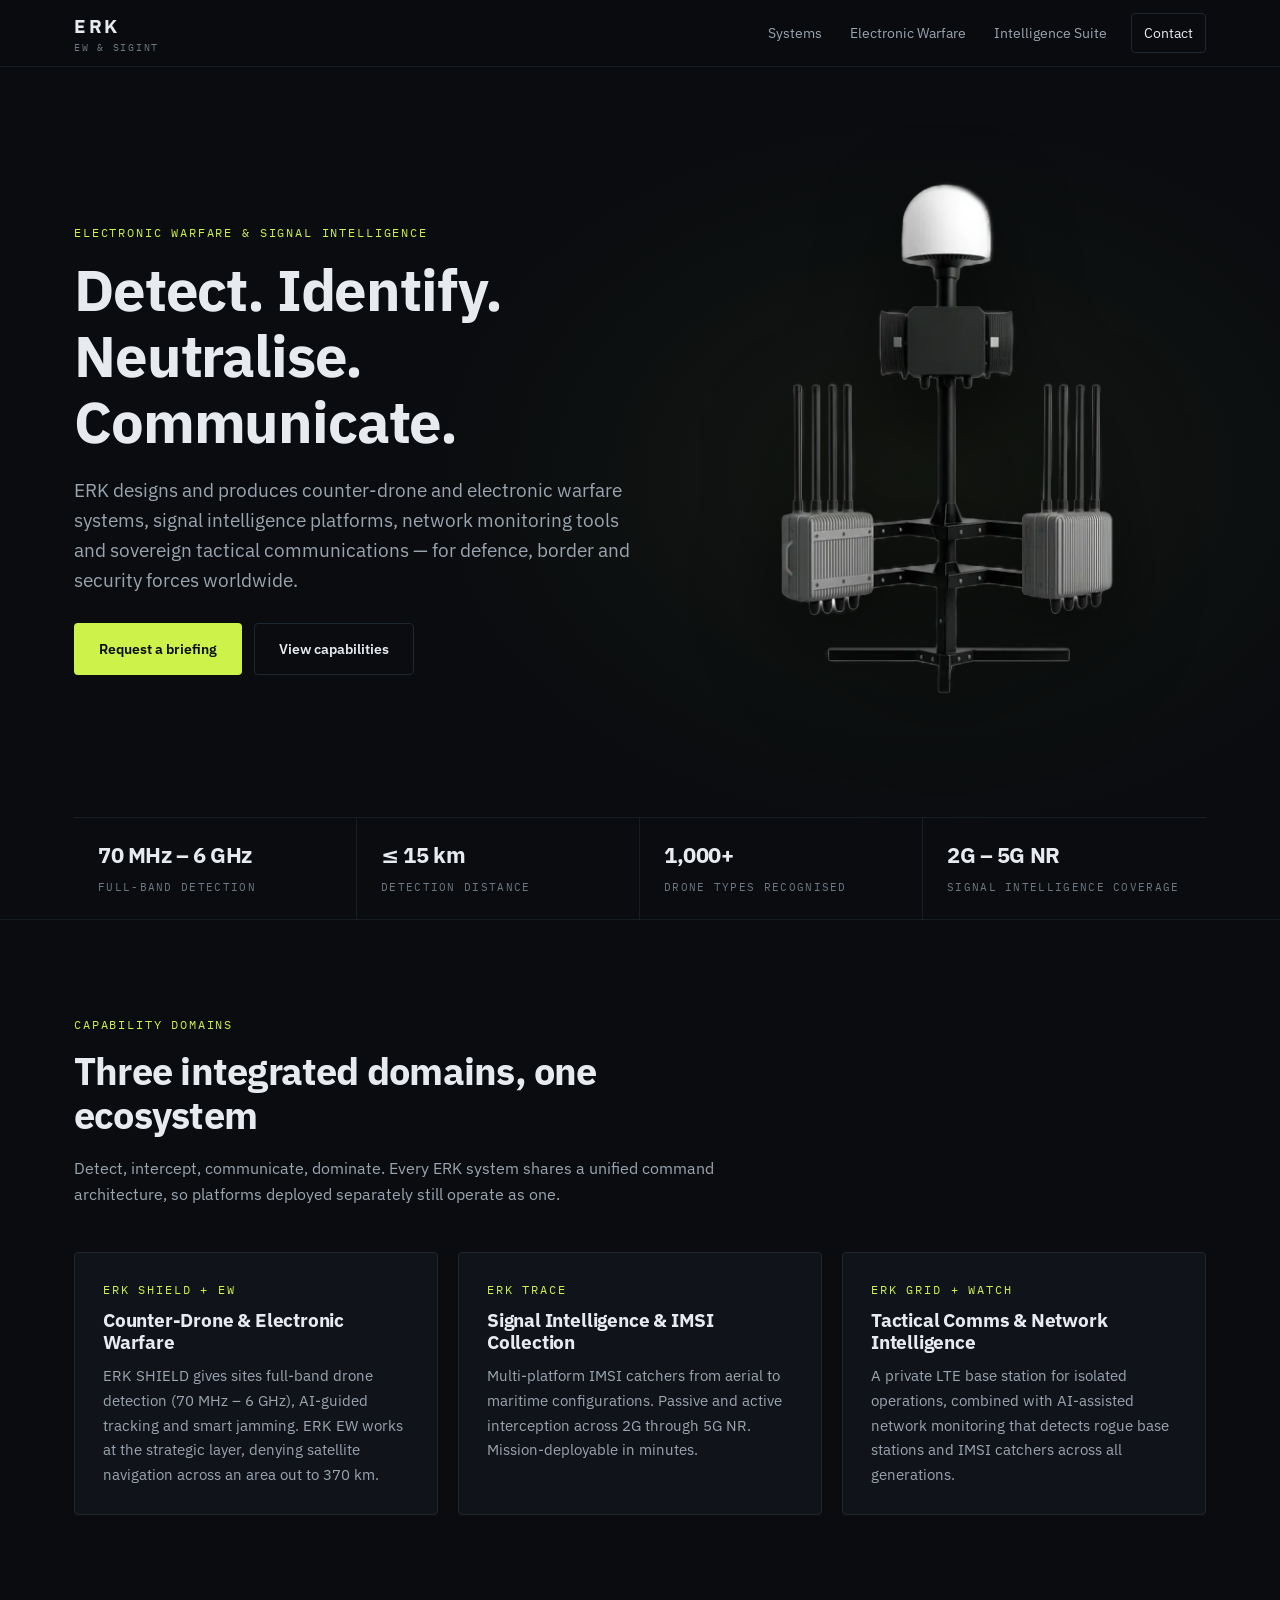
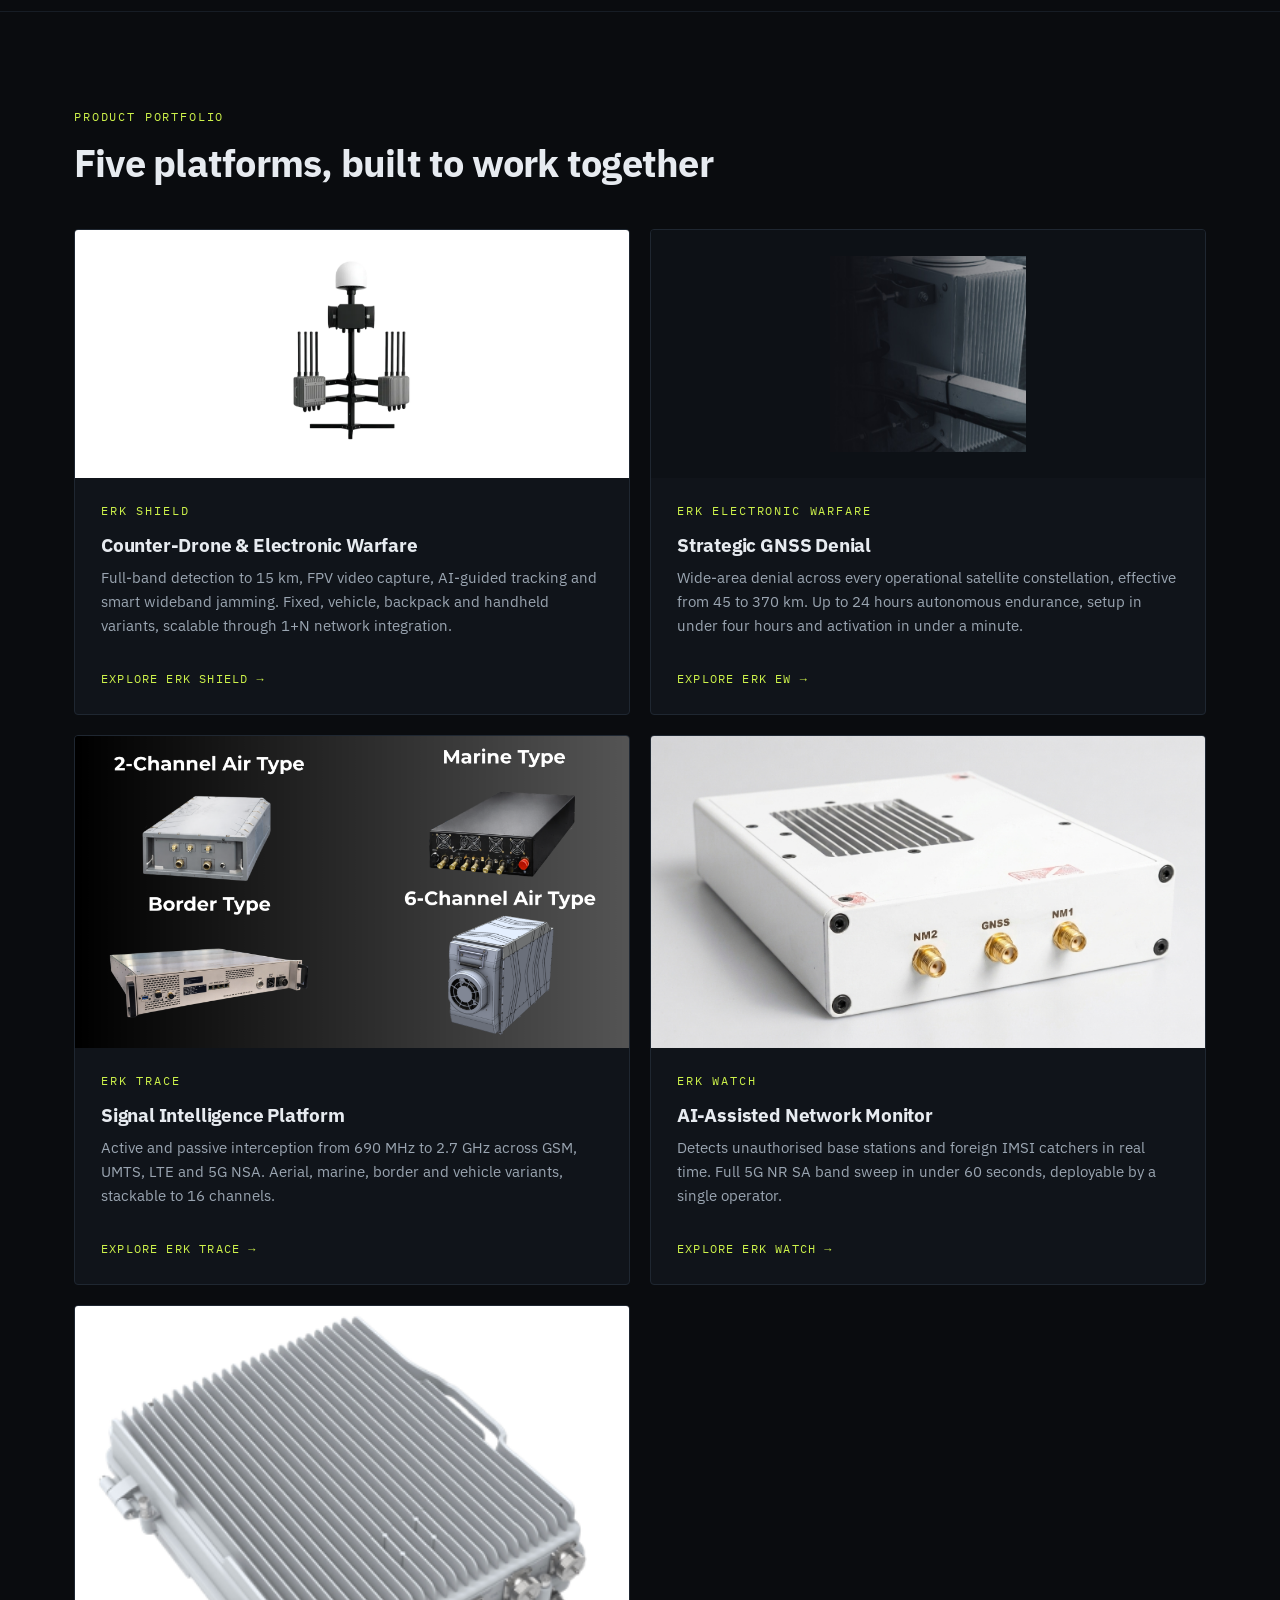
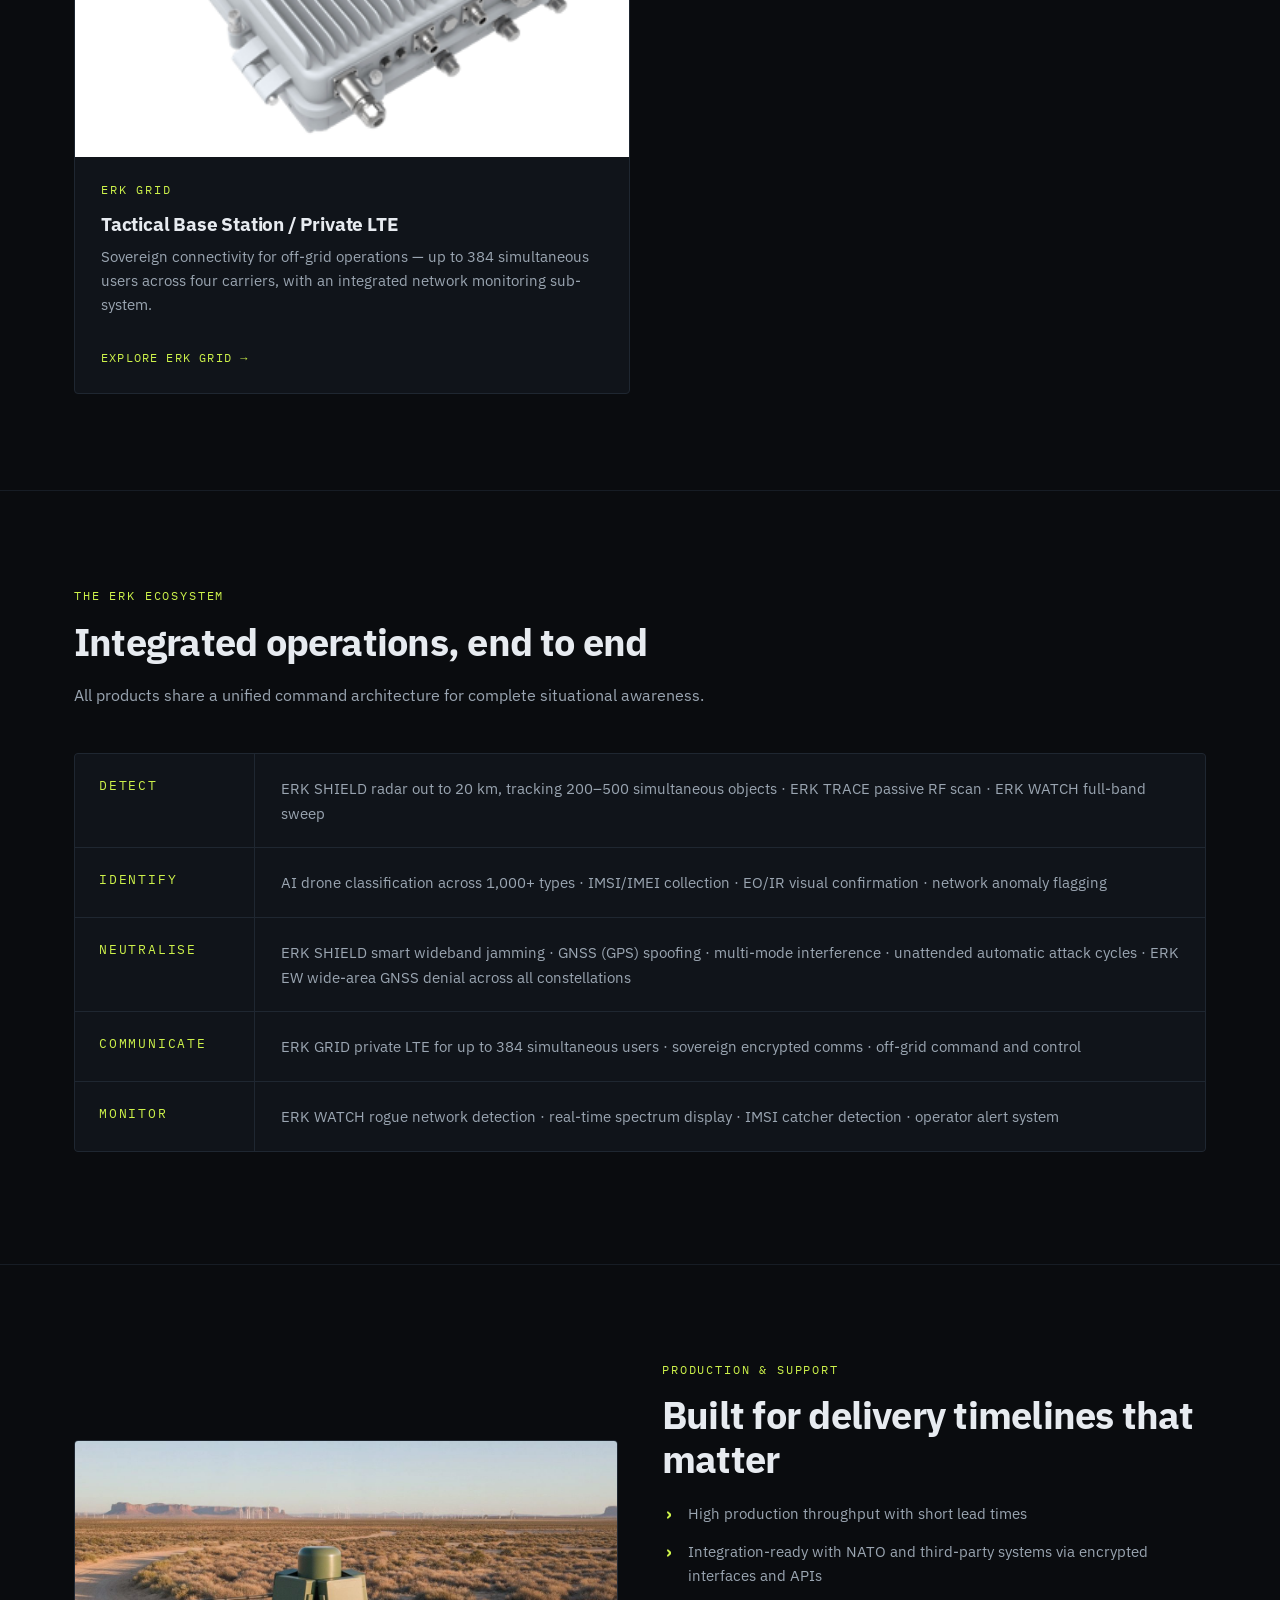
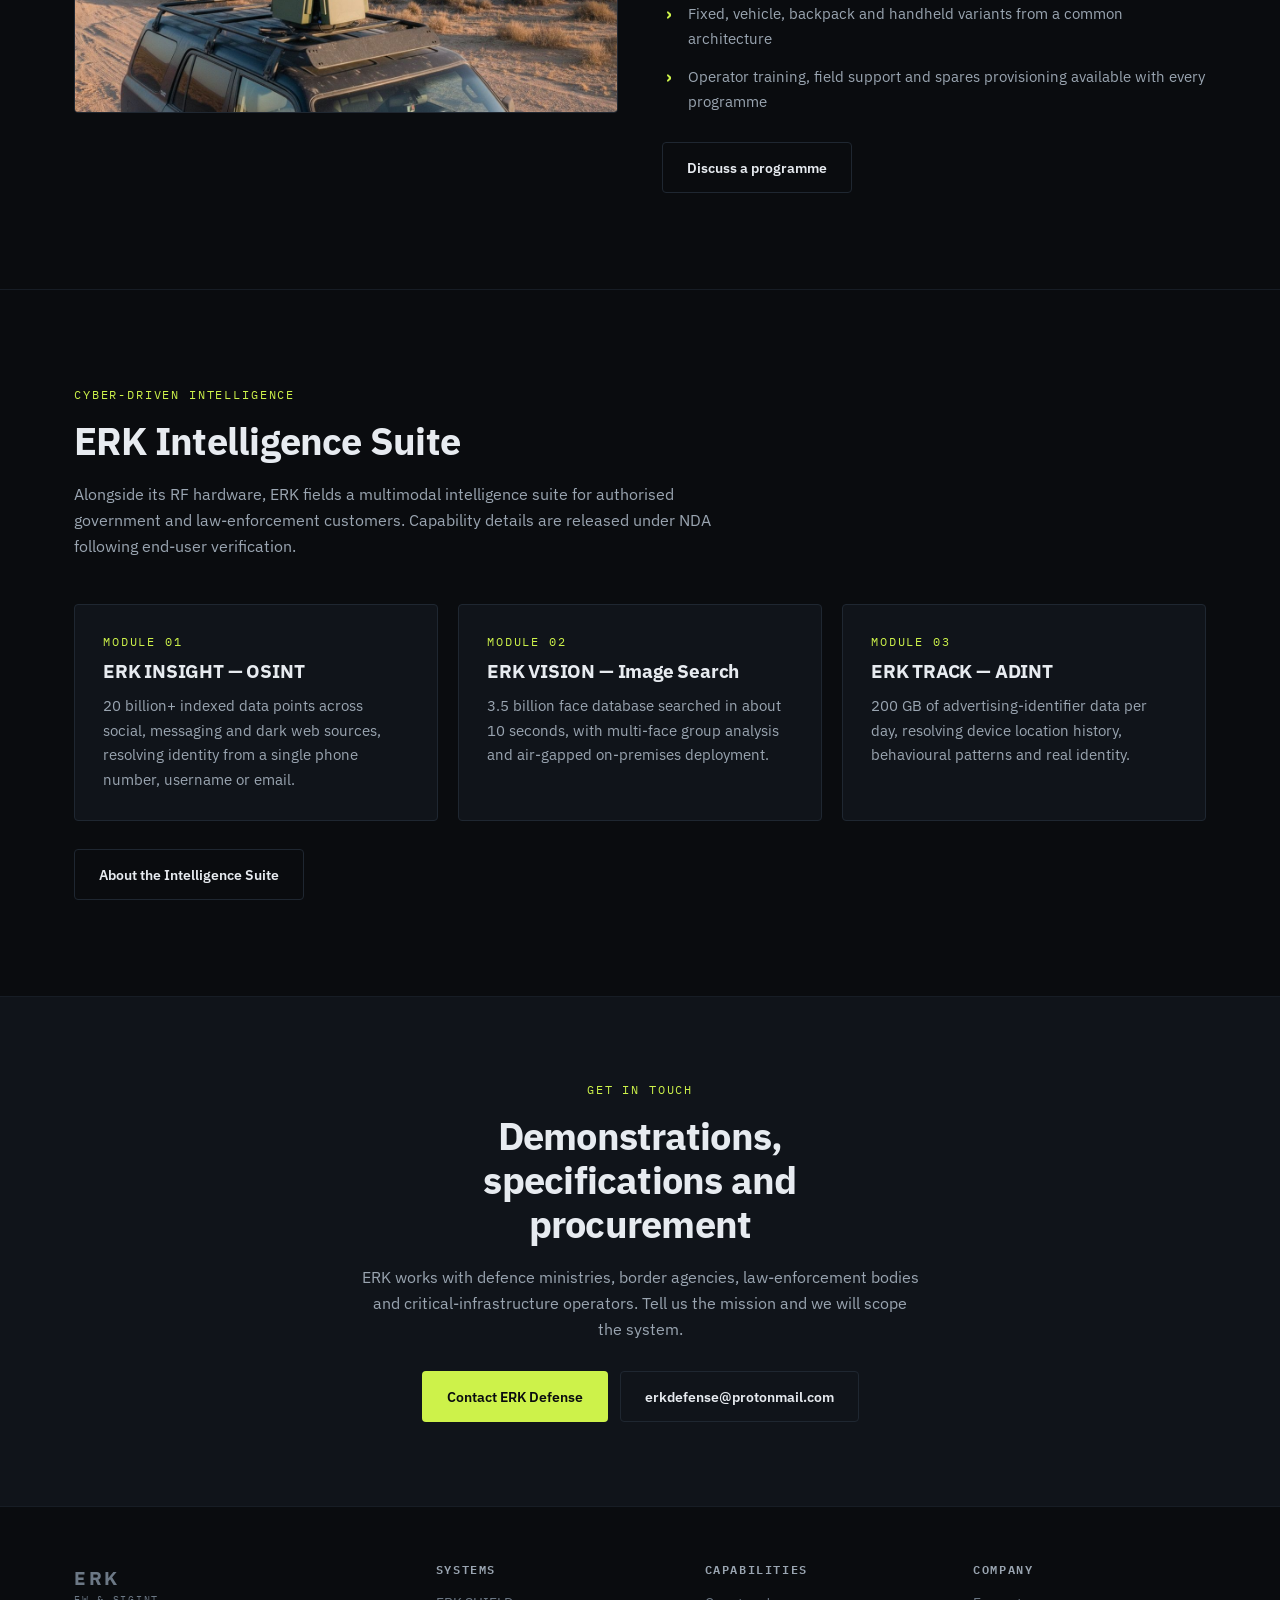
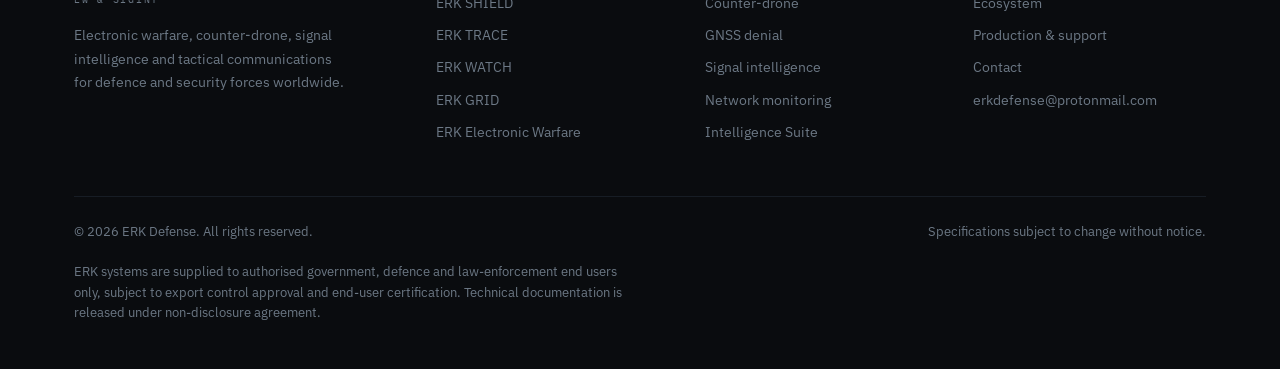
==== index.html @ c9738c50 "ERK Defense website Static marketing site: home, Systems (SHIELD / TRACE / WATCH / GRID), Electronic" ====
<!DOCTYPE html>
<html lang="en">
<head>
<meta charset="utf-8">
<meta name="viewport" content="width=device-width, initial-scale=1">
<title>ERK Defense — Electronic Warfare &amp; Signal Intelligence</title>
<meta name="description" content="ERK Defense builds counter-drone and electronic warfare systems, signal intelligence platforms, network monitoring and tactical private LTE for defence and security forces worldwide.">
<link rel="icon" href="assets/img/logo.svg" type="image/svg+xml">
<link rel="preload" href="assets/fonts/plex-sans-400.woff2" as="font" type="font/woff2" crossorigin>
<link rel="preload" href="assets/fonts/plex-sans-700.woff2" as="font" type="font/woff2" crossorigin>
<link rel="preload" href="assets/fonts/plex-mono-400.woff2" as="font" type="font/woff2" crossorigin>
<link rel="stylesheet" href="assets/css/site.css">
<meta property="og:title" content="ERK Defense — Electronic Warfare &amp; Signal Intelligence">
<meta property="og:description" content="Counter-drone, signal intelligence, network monitoring and tactical communications for defence and security forces worldwide.">
<meta property="og:type" content="website">
</head>
<body>
<a class="skip" href="#main">Skip to content</a>

<header class="site-header">
  <div class="wrap">
    <a class="brand" href="index.html">
      <span>
        <span class="brand-name">ERK</span>
        <span class="brand-sub">EW &amp; SIGINT</span>
      </span>
    </a>

    <button class="nav-toggle" type="button" aria-label="Toggle navigation" aria-expanded="false" aria-controls="primary-nav">
      <svg viewBox="0 0 24 24" fill="none" stroke="currentColor" stroke-width="2" stroke-linecap="round">
        <path d="M3 6h18M3 12h18M3 18h18"/>
      </svg>
    </button>

    <nav class="nav" id="primary-nav" aria-label="Primary">
      <a href="systems.html">Systems</a>
      <a href="erk-ew.html">Electronic Warfare</a>
      <a href="intelligence.html">Intelligence Suite</a>
      <a class="nav-cta" href="contact.html">Contact</a>
    </nav>
  </div>
</header>

<main id="main">

  <!-- ================= HERO ================= -->
  <section class="hero">
    <div class="wrap">
      <div class="hero-grid">
        <div>
          <span class="eyebrow">Electronic Warfare &amp; Signal Intelligence</span>
          <h1>Detect. Identify. Neutralise. Communicate.</h1>
          <p class="hero-lede">
            ERK designs and produces counter-drone and electronic warfare systems,
            signal intelligence platforms, network monitoring tools and sovereign
            tactical communications — for defence, border and security forces worldwide.
          </p>
          <div class="btn-row">
            <a class="btn btn-primary" href="contact.html">Request a briefing</a>
            <a class="btn btn-ghost" href="#capabilities">View capabilities</a>
          </div>
        </div>
        <div class="hero-media">
          <img src="assets/img/shield-mast-cutout.png" width="457" height="584"
               alt="ERK SHIELD fixed counter-drone platform: radar dome, electro-optical head, RF modules and jamming antenna banks on a tripod mast">
        </div>
      </div>
    </div>
    <div class="wrap">
      <div class="hero-strip">
        <div><strong>70&nbsp;MHz – 6&nbsp;GHz</strong><span>Full-band detection</span></div>
        <div><strong>≤ 15 km</strong><span>Detection distance</span></div>
        <div><strong>1,000+</strong><span>Drone types recognised</span></div>
        <div><strong>2G – 5G&nbsp;NR</strong><span>Signal intelligence coverage</span></div>
      </div>
    </div>
  </section>

  <!-- ================= CAPABILITY DOMAINS ================= -->
  <section class="section" id="capabilities">
    <div class="wrap">
      <div class="section-head">
        <span class="eyebrow">Capability domains</span>
        <h2>Three integrated domains, one ecosystem</h2>
        <p>Detect, intercept, communicate, dominate. Every ERK system shares a unified
           command architecture, so platforms deployed separately still operate as one.</p>
      </div>

      <div class="grid grid-3">
        <article class="card">
          <span class="eyebrow">ERK SHIELD + EW</span>
          <h3>Counter-Drone &amp; Electronic Warfare</h3>
          <p>ERK SHIELD gives sites full-band drone detection (70 MHz – 6 GHz), AI-guided
             tracking and smart jamming. ERK EW works at the strategic layer, denying
             satellite navigation across an area out to 370 km.</p>
        </article>
        <article class="card">
          <span class="eyebrow">ERK TRACE</span>
          <h3>Signal Intelligence &amp; IMSI Collection</h3>
          <p>Multi-platform IMSI catchers from aerial to maritime configurations.
             Passive and active interception across 2G through 5G NR.
             Mission-deployable in minutes.</p>
        </article>
        <article class="card">
          <span class="eyebrow">ERK GRID + WATCH</span>
          <h3>Tactical Comms &amp; Network Intelligence</h3>
          <p>A private LTE base station for isolated operations, combined with AI-assisted
             network monitoring that detects rogue base stations and IMSI catchers
             across all generations.</p>
        </article>
      </div>
    </div>
  </section>

  <!-- ================= PRODUCTS ================= -->
  <section class="section" id="products">
    <div class="wrap">
      <div class="section-head">
        <span class="eyebrow">Product portfolio</span>
        <h2>Five platforms, built to work together</h2>
      </div>

      <div class="grid grid-2">
        <a class="product-card" href="systems.html#shield">
          <div class="plate white"><img src="assets/img/shield-fixed.png" alt="ERK SHIELD fixed counter-drone mast" loading="lazy"></div>
          <div class="body">
            <span class="eyebrow">ERK SHIELD</span>
            <h3>Counter-Drone &amp; Electronic Warfare</h3>
            <p>Full-band detection to 15 km, FPV video capture, AI-guided tracking and
               smart wideband jamming. Fixed, vehicle, backpack and handheld variants,
               scalable through 1+N network integration.</p>
            <span class="more">Explore ERK SHIELD →</span>
          </div>
        </a>

        <a class="product-card" href="erk-ew.html">
          <div class="plate dark"><img src="assets/img/ew-hardware.jpg" alt="ERK Electronic Warfare mast-mounted amplifier and antenna assembly" loading="lazy"></div>
          <div class="body">
            <span class="eyebrow">ERK Electronic Warfare</span>
            <h3>Strategic GNSS Denial</h3>
            <p>Wide-area denial across every operational satellite constellation, effective
               from 45 to 370 km. Up to 24 hours autonomous endurance, setup in under four
               hours and activation in under a minute.</p>
            <span class="more">Explore ERK EW →</span>
          </div>
        </a>

        <a class="product-card" href="systems.html#trace">
          <div class="plate bleed"><img src="assets/img/trace-variants.png" alt="ERK TRACE platform variants: air, marine, border and vehicle types" loading="lazy"></div>
          <div class="body">
            <span class="eyebrow">ERK TRACE</span>
            <h3>Signal Intelligence Platform</h3>
            <p>Active and passive interception from 690 MHz to 2.7 GHz across GSM, UMTS,
               LTE and 5G NSA. Aerial, marine, border and vehicle variants,
               stackable to 16 channels.</p>
            <span class="more">Explore ERK TRACE →</span>
          </div>
        </a>

        <a class="product-card" href="systems.html#watch">
          <div class="plate bleed"><img src="assets/img/watch-unit.jpg" alt="ERK WATCH network monitoring unit with NM1, NM2 and GNSS antenna ports" loading="lazy"></div>
          <div class="body">
            <span class="eyebrow">ERK WATCH</span>
            <h3>AI-Assisted Network Monitor</h3>
            <p>Detects unauthorised base stations and foreign IMSI catchers in real time.
               Full 5G NR SA band sweep in under 60 seconds, deployable by a single operator.</p>
            <span class="more">Explore ERK WATCH →</span>
          </div>
        </a>

        <a class="product-card" href="systems.html#grid">
          <div class="plate bleed" style="aspect-ratio:366/298; min-height:0"><img src="assets/img/grid-unit.png" alt="ERK GRID tactical private LTE base station unit" loading="lazy"></div>
          <div class="body">
            <span class="eyebrow">ERK GRID</span>
            <h3>Tactical Base Station / Private LTE</h3>
            <p>Sovereign connectivity for off-grid operations — up to 384 simultaneous
               users across four carriers, with an integrated network monitoring
               sub-system.</p>
            <span class="more">Explore ERK GRID →</span>
          </div>
        </a>
      </div>
    </div>
  </section>

  <!-- ================= ECOSYSTEM ================= -->
  <section class="section" id="ecosystem">
    <div class="wrap">
      <div class="section-head">
        <span class="eyebrow">The ERK ecosystem</span>
        <h2>Integrated operations, end to end</h2>
        <p>All products share a unified command architecture for complete situational awareness.</p>
      </div>

      <dl class="chain">
        <div class="chain-row">
          <dt>Detect</dt>
          <dd>ERK SHIELD radar out to 20 km, tracking 200–500 simultaneous objects · ERK TRACE passive RF scan · ERK WATCH full-band sweep</dd>
        </div>
        <div class="chain-row">
          <dt>Identify</dt>
          <dd>AI drone classification across 1,000+ types · IMSI/IMEI collection · EO/IR visual confirmation · network anomaly flagging</dd>
        </div>
        <div class="chain-row">
          <dt>Neutralise</dt>
          <dd>ERK SHIELD smart wideband jamming · GNSS (GPS) spoofing · multi-mode interference · unattended automatic attack cycles · ERK EW wide-area GNSS denial across all constellations</dd>
        </div>
        <div class="chain-row">
          <dt>Communicate</dt>
          <dd>ERK GRID private LTE for up to 384 simultaneous users · sovereign encrypted comms · off-grid command and control</dd>
        </div>
        <div class="chain-row">
          <dt>Monitor</dt>
          <dd>ERK WATCH rogue network detection · real-time spectrum display · IMSI catcher detection · operator alert system</dd>
        </div>
      </dl>
    </div>
  </section>

  <!-- ================= PRODUCTION ================= -->
  <section class="section" id="production">
    <div class="wrap">
      <div class="split">
        <div class="split-media">
          <img src="assets/img/shield-vehicle.jpg" alt="Vehicle-mounted ERK SHIELD unit deployed on a patrol vehicle in open terrain" loading="lazy">
        </div>
        <div>
          <span class="eyebrow">Production &amp; support</span>
          <h2>Built for delivery timelines that matter</h2>
          <ul class="ticks">
            <li>High production throughput with short lead times</li>
            <li>Integration-ready with NATO and third-party systems via encrypted interfaces and APIs</li>
            <li>Fixed, vehicle, backpack and handheld variants from a common architecture</li>
            <li>Operator training, field support and spares provisioning available with every programme</li>
          </ul>
          <div class="btn-row">
            <a class="btn btn-ghost" href="contact.html">Discuss a programme</a>
          </div>
        </div>
      </div>
    </div>
  </section>

  <!-- ================= INTELLIGENCE TEASER ================= -->
  <section class="section" id="intelligence">
    <div class="wrap">
      <div class="section-head">
        <span class="eyebrow">Cyber-driven intelligence</span>
        <h2>ERK Intelligence Suite</h2>
        <p>Alongside its RF hardware, ERK fields a multimodal intelligence suite for
           authorised government and law-enforcement customers. Capability details are
           released under NDA following end-user verification.</p>
      </div>

      <div class="grid grid-3">
        <article class="card">
          <span class="eyebrow">Module 01</span>
          <h3>ERK INSIGHT — OSINT</h3>
          <p>20 billion+ indexed data points across social, messaging and dark web sources,
             resolving identity from a single phone number, username or email.</p>
        </article>
        <article class="card">
          <span class="eyebrow">Module 02</span>
          <h3>ERK VISION — Image Search</h3>
          <p>3.5 billion face database searched in about 10 seconds, with multi-face group
             analysis and air-gapped on-premises deployment.</p>
        </article>
        <article class="card">
          <span class="eyebrow">Module 03</span>
          <h3>ERK TRACK — ADINT</h3>
          <p>200 GB of advertising-identifier data per day, resolving device location history,
             behavioural patterns and real identity.</p>
        </article>
      </div>

      <div class="btn-row">
        <a class="btn btn-ghost" href="intelligence.html">About the Intelligence Suite</a>
      </div>
    </div>
  </section>

</main>

<section class="cta-band">
  <div class="wrap">
    <span class="eyebrow">Get in touch</span>
    <h2>Demonstrations, specifications and procurement</h2>
    <p>ERK works with defence ministries, border agencies, law-enforcement bodies and
       critical-infrastructure operators. Tell us the mission and we will scope the system.</p>
    <div class="btn-row">
      <a class="btn btn-primary" href="contact.html">Contact ERK Defense</a>
      <a class="btn btn-ghost" href="mailto:erkdefense@protonmail.com">erkdefense@protonmail.com</a>
    </div>
  </div>
</section>

<footer class="site-footer">
  <div class="wrap">
    <div class="footer-grid">
      <div>
        <a class="brand" href="index.html" style="margin-bottom:16px">
          <span><span class="brand-name">ERK</span><span class="brand-sub">EW &amp; SIGINT</span></span>
        </a>
        <p class="footer-blurb">Electronic warfare, counter-drone, signal intelligence and
           tactical communications for defence and security forces worldwide.</p>
      </div>
      <div>
        <h4>Systems</h4>
        <ul>
          <li><a href="systems.html#shield">ERK SHIELD</a></li>
          <li><a href="systems.html#trace">ERK TRACE</a></li>
          <li><a href="systems.html#watch">ERK WATCH</a></li>
          <li><a href="systems.html#grid">ERK GRID</a></li>
          <li><a href="erk-ew.html">ERK Electronic Warfare</a></li>
        </ul>
      </div>
      <div>
        <h4>Capabilities</h4>
        <ul>
          <li><a href="systems.html#shield">Counter-drone</a></li>
          <li><a href="erk-ew.html">GNSS denial</a></li>
          <li><a href="systems.html#trace">Signal intelligence</a></li>
          <li><a href="systems.html#watch">Network monitoring</a></li>
          <li><a href="intelligence.html">Intelligence Suite</a></li>
        </ul>
      </div>
      <div>
        <h4>Company</h4>
        <ul>
          <li><a href="index.html#ecosystem">Ecosystem</a></li>
          <li><a href="index.html#production">Production &amp; support</a></li>
          <li><a href="contact.html">Contact</a></li>
          <li><a href="mailto:erkdefense@protonmail.com">erkdefense@protonmail.com</a></li>
        </ul>
      </div>
    </div>
    <div class="footer-bottom">
      <span>© <span data-year>2026</span> ERK Defense. All rights reserved.</span>
      <span>Specifications subject to change without notice.</span>
    </div>
    <p class="footer-legal" style="margin-top:20px">
      ERK systems are supplied to authorised government, defence and law-enforcement
      end users only, subject to export control approval and end-user certification.
      Technical documentation is released under non-disclosure agreement.
    </p>
  </div>
</footer>

<script src="assets/js/site.js"></script>
</body>
</html>
---- assets/css/site.css ----
/* ==========================================================================
   ERK Defense — site stylesheet
   No third-party requests: fonts are self-hosted, nothing is fetched from a CDN.
   ========================================================================== */

/* --------------------------------------------------------------------------
   IBM Plex Sans / IBM Plex Mono — SIL Open Font License 1.1
   Self-hosted so no visitor data reaches a font CDN. Only the weights actually
   used by this stylesheet are shipped: sans 400/600/700, mono 400/600.
   The latin-ext files are only downloaded if a page actually contains those
   characters (Turkish, accented Latin), so English pages pay nothing for them.
   -------------------------------------------------------------------------- */
@font-face {
  font-family: 'IBM Plex Sans'; font-style: normal; font-weight: 400; font-display: swap;
  src: url('../fonts/plex-sans-400.woff2') format('woff2');
  unicode-range: U+0000-00FF,U+0131,U+0152-0153,U+02BB-02BC,U+02C6,U+02DA,U+02DC,U+0304,U+0308,U+0329,U+2000-206F,U+2074,U+20AC,U+2122,U+2191,U+2193,U+2212,U+2215,U+FEFF,U+FFFD;
}
@font-face {
  font-family: 'IBM Plex Sans'; font-style: normal; font-weight: 400; font-display: swap;
  src: url('../fonts/plex-sans-400-ext.woff2') format('woff2');
  unicode-range: U+0100-02AF,U+0304,U+0308,U+0329,U+1E00-1E9F,U+1EF2-1EFF,U+2020,U+20A0-20AB,U+20AD-20C0,U+2113,U+2C60-2C7F,U+A720-A7FF;
}
@font-face {
  font-family: 'IBM Plex Sans'; font-style: normal; font-weight: 600; font-display: swap;
  src: url('../fonts/plex-sans-600.woff2') format('woff2');
  unicode-range: U+0000-00FF,U+0131,U+0152-0153,U+02BB-02BC,U+02C6,U+02DA,U+02DC,U+0304,U+0308,U+0329,U+2000-206F,U+2074,U+20AC,U+2122,U+2191,U+2193,U+2212,U+2215,U+FEFF,U+FFFD;
}
@font-face {
  font-family: 'IBM Plex Sans'; font-style: normal; font-weight: 600; font-display: swap;
  src: url('../fonts/plex-sans-600-ext.woff2') format('woff2');
  unicode-range: U+0100-02AF,U+0304,U+0308,U+0329,U+1E00-1E9F,U+1EF2-1EFF,U+2020,U+20A0-20AB,U+20AD-20C0,U+2113,U+2C60-2C7F,U+A720-A7FF;
}
@font-face {
  font-family: 'IBM Plex Sans'; font-style: normal; font-weight: 700; font-display: swap;
  src: url('../fonts/plex-sans-700.woff2') format('woff2');
  unicode-range: U+0000-00FF,U+0131,U+0152-0153,U+02BB-02BC,U+02C6,U+02DA,U+02DC,U+0304,U+0308,U+0329,U+2000-206F,U+2074,U+20AC,U+2122,U+2191,U+2193,U+2212,U+2215,U+FEFF,U+FFFD;
}
@font-face {
  font-family: 'IBM Plex Sans'; font-style: normal; font-weight: 700; font-display: swap;
  src: url('../fonts/plex-sans-700-ext.woff2') format('woff2');
  unicode-range: U+0100-02AF,U+0304,U+0308,U+0329,U+1E00-1E9F,U+1EF2-1EFF,U+2020,U+20A0-20AB,U+20AD-20C0,U+2113,U+2C60-2C7F,U+A720-A7FF;
}
@font-face {
  font-family: 'IBM Plex Mono'; font-style: normal; font-weight: 400; font-display: swap;
  src: url('../fonts/plex-mono-400.woff2') format('woff2');
  unicode-range: U+0000-00FF,U+0131,U+0152-0153,U+02BB-02BC,U+02C6,U+02DA,U+02DC,U+0304,U+0308,U+0329,U+2000-206F,U+2074,U+20AC,U+2122,U+2191,U+2193,U+2212,U+2215,U+FEFF,U+FFFD;
}
@font-face {
  font-family: 'IBM Plex Mono'; font-style: normal; font-weight: 400; font-display: swap;
  src: url('../fonts/plex-mono-400-ext.woff2') format('woff2');
  unicode-range: U+0100-02AF,U+0304,U+0308,U+0329,U+1E00-1E9F,U+1EF2-1EFF,U+2020,U+20A0-20AB,U+20AD-20C0,U+2113,U+2C60-2C7F,U+A720-A7FF;
}
@font-face {
  font-family: 'IBM Plex Mono'; font-style: normal; font-weight: 600; font-display: swap;
  src: url('../fonts/plex-mono-600.woff2') format('woff2');
  unicode-range: U+0000-00FF,U+0131,U+0152-0153,U+02BB-02BC,U+02C6,U+02DA,U+02DC,U+0304,U+0308,U+0329,U+2000-206F,U+2074,U+20AC,U+2122,U+2191,U+2193,U+2212,U+2215,U+FEFF,U+FFFD;
}
@font-face {
  font-family: 'IBM Plex Mono'; font-style: normal; font-weight: 600; font-display: swap;
  src: url('../fonts/plex-mono-600-ext.woff2') format('woff2');
  unicode-range: U+0100-02AF,U+0304,U+0308,U+0329,U+1E00-1E9F,U+1EF2-1EFF,U+2020,U+20A0-20AB,U+20AD-20C0,U+2113,U+2C60-2C7F,U+A720-A7FF;
}

:root {
  --bg:        #0a0c0f;
  --bg-panel:  #10141a;
  --bg-raised: #161b23;
  --plate:     #eef1f4;   /* light plate behind white-background hardware shots */
  --line:      #1f2731;
  --line-soft: #171d25;
  --text:      #e7ebf0;
  --text-dim:  #9aa5b1;
  --text-mute: #6c7885;
  --accent:    #cdf24a;
  --accent-dk: #a8cc2e;
  --accent-fade: rgba(205, 242, 74, 0.10);
  --danger:    #ff6b5e;

  --sans: 'IBM Plex Sans', system-ui, -apple-system, "Segoe UI", Roboto, "Helvetica Neue", Arial, sans-serif;
  --mono: 'IBM Plex Mono', ui-monospace, "SF Mono", "Cascadia Mono", "Segoe UI Mono", Consolas, "Liberation Mono", monospace;

  --wrap: 1180px;
  --pad: 24px;
  --r: 4px;
}

*, *::before, *::after { box-sizing: border-box; }

html { scroll-behavior: smooth; }
@media (prefers-reduced-motion: reduce) {
  html { scroll-behavior: auto; }
  * { animation: none !important; transition: none !important; }
}

body {
  margin: 0;
  background: var(--bg);
  color: var(--text);
  font-family: var(--sans);
  font-size: 16px;
  line-height: 1.62;
  -webkit-font-smoothing: antialiased;
  text-rendering: optimizeLegibility;
}

img { max-width: 100%; height: auto; display: block; }
a { color: inherit; }

h1, h2, h3, h4 {
  margin: 0 0 .5em;
  line-height: 1.15;
  letter-spacing: -0.02em;
  font-weight: 700;
}
h1 { font-size: clamp(2.1rem, 5.2vw, 3.6rem); }
h2 { font-size: clamp(1.6rem, 3.4vw, 2.4rem); }
h3 { font-size: 1.18rem; letter-spacing: -0.01em; }
p  { margin: 0 0 1em; }

::selection { background: var(--accent); color: #0a0c0f; }

:focus-visible {
  outline: 2px solid var(--accent);
  outline-offset: 3px;
}

.wrap { width: 100%; max-width: var(--wrap); margin: 0 auto; padding: 0 var(--pad); }

.skip {
  position: absolute; left: -9999px; top: 0; z-index: 100;
  background: var(--accent); color: #0a0c0f; padding: 10px 16px; font-weight: 700;
}
.skip:focus { left: 8px; top: 8px; }

/* ---------- eyebrow / label type ---------- */
.eyebrow {
  font-family: var(--mono);
  font-size: .72rem;
  letter-spacing: .16em;
  text-transform: uppercase;
  color: var(--accent);
  margin: 0 0 14px;
  display: block;
}
.eyebrow.muted { color: var(--text-mute); }

/* ==========================================================================
   Header
   ========================================================================== */
.site-header {
  position: sticky; top: 0; z-index: 50;
  background: rgba(10, 12, 15, .88);
  backdrop-filter: blur(10px);
  border-bottom: 1px solid var(--line-soft);
}
.site-header .wrap {
  display: flex; align-items: center; justify-content: space-between;
  min-height: 66px; gap: 24px;
}

.brand { display: flex; align-items: center; text-decoration: none; flex-shrink: 0; }
.brand-name {
  font-weight: 700; font-size: 1.18rem; letter-spacing: .14em;
}
.brand-sub {
  font-family: var(--mono); font-size: .6rem; letter-spacing: .18em;
  color: var(--text-mute); text-transform: uppercase; display: block; margin-top: -2px;
}

.nav { display: flex; align-items: center; gap: 4px; }
.nav a {
  text-decoration: none; color: var(--text-dim);
  font-size: .875rem; padding: 8px 12px; border-radius: var(--r);
  transition: color .15s ease, background .15s ease;
  white-space: nowrap;
}
.nav a:hover { color: var(--text); background: var(--bg-raised); }
.nav a[aria-current="page"] { color: var(--accent); }

.nav-cta {
  border: 1px solid var(--line);
  color: var(--text) !important;
  margin-left: 8px;
}
.nav-cta:hover { border-color: var(--accent); color: var(--accent) !important; background: transparent !important; }

.nav-toggle {
  display: none; background: none; border: 1px solid var(--line);
  color: var(--text); width: 40px; height: 38px; border-radius: var(--r);
  cursor: pointer; align-items: center; justify-content: center;
}
.nav-toggle svg { width: 18px; height: 18px; }

@media (max-width: 900px) {
  .nav-toggle { display: inline-flex; }
  .nav {
    display: none; position: absolute; top: 100%; left: 0; right: 0;
    flex-direction: column; align-items: stretch; gap: 0;
    background: var(--bg-panel); border-bottom: 1px solid var(--line);
    padding: 8px var(--pad) 16px;
  }
  .nav.open { display: flex; }
  .nav a { padding: 12px 4px; border-bottom: 1px solid var(--line-soft); border-radius: 0; }
  .nav-cta { margin: 12px 0 0; text-align: center; border-radius: var(--r); }
}

/* ==========================================================================
   Buttons
   ========================================================================== */
.btn {
  display: inline-flex; align-items: center; gap: 9px;
  padding: 13px 24px; border-radius: var(--r);
  font-size: .9rem; font-weight: 600; text-decoration: none;
  border: 1px solid transparent; cursor: pointer;
  transition: background .15s ease, border-color .15s ease, color .15s ease;
  font-family: inherit;
}
.btn-primary { background: var(--accent); color: #0a0c0f; }
.btn-primary:hover { background: var(--accent-dk); }
.btn-ghost { border-color: var(--line); color: var(--text); }
.btn-ghost:hover { border-color: var(--accent); color: var(--accent); }
.btn-row { display: flex; flex-wrap: wrap; gap: 12px; margin-top: 28px; }

/* ==========================================================================
   Hero
   ========================================================================== */
.hero {
  position: relative;
  border-bottom: 1px solid var(--line-soft);
  overflow: hidden;
  background:
    radial-gradient(ellipse 55% 60% at 72% 48%, rgba(205, 242, 74, .05), transparent 70%),
    var(--bg);
}

.hero-grid {
  display: grid;
  grid-template-columns: 1.05fr .95fr;
  gap: 48px; align-items: center;
  padding: clamp(56px, 8vw, 104px) 0 clamp(48px, 7vw, 88px);
}
.hero h1 { margin-bottom: 20px; }
.hero-lede {
  font-size: clamp(1rem, 1.9vw, 1.16rem);
  color: var(--text-dim); max-width: 54ch;
}
.hero-media { display: flex; align-items: center; justify-content: center; }
.hero-media img {
  width: auto; max-width: 100%;
  max-height: 560px;          /* native height is 584 — never upscaled */
  filter: drop-shadow(0 26px 40px rgba(0, 0, 0, .6));
}

.hero-strip {
  border-top: 1px solid var(--line-soft);
  display: grid; grid-template-columns: repeat(4, 1fr);
}
.hero-strip div {
  padding: 20px 24px;
  border-right: 1px solid var(--line-soft);
}
.hero-strip div:last-child { border-right: 0; }
.hero-strip strong {
  display: block; font-size: 1.35rem; font-weight: 700; letter-spacing: -.02em;
}
.hero-strip span {
  font-family: var(--mono); font-size: .68rem; letter-spacing: .12em;
  text-transform: uppercase; color: var(--text-mute);
}

@media (max-width: 900px) {
  .hero-grid { grid-template-columns: 1fr; gap: 32px; }
  .hero-media { order: -1; }
  .hero-media img { max-height: 410px; }
  .hero-strip { grid-template-columns: repeat(2, 1fr); }
  .hero-strip div:nth-child(2) { border-right: 0; }
  .hero-strip div:nth-child(-n+2) { border-bottom: 1px solid var(--line-soft); }
}

/* Page header (interior pages) */
.page-head {
  padding: clamp(48px, 7vw, 84px) 0 clamp(32px, 5vw, 52px);
  border-bottom: 1px solid var(--line-soft);
}
.page-head h1 { max-width: 20ch; }
.page-head .lede { color: var(--text-dim); max-width: 62ch; font-size: 1.06rem; }

.crumb {
  font-family: var(--mono); font-size: .72rem; letter-spacing: .1em;
  color: var(--text-mute); margin-bottom: 22px; text-transform: uppercase;
}
.crumb a { text-decoration: none; color: var(--text-mute); }
.crumb a:hover { color: var(--accent); }

/* ==========================================================================
   In-page system switcher (systems.html)
   ========================================================================== */
.subnav {
  position: sticky; top: 66px; z-index: 40;
  background: rgba(10, 12, 15, .92);
  backdrop-filter: blur(10px);
  border-bottom: 1px solid var(--line-soft);
}
.subnav .wrap {
  display: flex; gap: 4px; overflow-x: auto;
  scrollbar-width: none; -ms-overflow-style: none;
}
.subnav .wrap::-webkit-scrollbar { display: none; }
.subnav a {
  font-family: var(--mono); font-size: .74rem; letter-spacing: .12em;
  text-transform: uppercase; text-decoration: none;
  color: var(--text-mute); white-space: nowrap;
  padding: 15px 16px; border-bottom: 2px solid transparent;
  transition: color .15s ease, border-color .15s ease;
}
.subnav a:hover { color: var(--text); }
.subnav a.active { color: var(--accent); border-bottom-color: var(--accent); }
@media (max-width: 900px) { .subnav { top: 0; } }
/* On narrow screens let the switcher wrap onto a second row rather than scroll
   sideways — the scrollbar is hidden, so off-screen items would be unreachable. */
@media (max-width: 560px) {
  .subnav .wrap { flex-wrap: wrap; overflow-x: visible; }
  .subnav a { padding: 11px 12px; }
}

/* Anchored product sections clear both sticky bars. */
.system { scroll-margin-top: 120px; }
.system-head {
  display: flex; flex-wrap: wrap; align-items: baseline;
  gap: 8px 18px; margin-bottom: 10px;
}
.system-head h2 { margin: 0; }
.system-head .tagline {
  font-family: var(--mono); font-size: .78rem; letter-spacing: .08em;
  color: var(--text-mute);
}

/* ==========================================================================
   Sections
   ========================================================================== */
.section { padding: clamp(56px, 8vw, 96px) 0; }
.section + .section { border-top: 1px solid var(--line-soft); }
.section-head { max-width: 68ch; margin-bottom: 44px; }
.section-head p { color: var(--text-dim); margin-bottom: 0; }

/* ---------- card grids ---------- */
.grid { display: grid; gap: 20px; }
.grid-3 { grid-template-columns: repeat(3, 1fr); }
.grid-2 { grid-template-columns: repeat(2, 1fr); }
@media (max-width: 900px) { .grid-3, .grid-2 { grid-template-columns: 1fr; } }

.card {
  background: var(--bg-panel);
  border: 1px solid var(--line);
  border-radius: var(--r);
  padding: 28px;
  display: flex; flex-direction: column;
  overflow: hidden;
}

/* Illustration strip bled to the card edges, above the card's own padding. */
.card-media {
  margin: -28px -28px 22px;
  height: 268px;
  background: #0d1015;
  border-bottom: 1px solid var(--line);
  display: flex; align-items: center; justify-content: center;
}
.card-media img {
  width: 100%; height: 100%;
  object-fit: contain;
  padding: 14px 18px;
}
/* Plate for hardware shots that carry their own pure-white studio background —
   matched to #fff so the image edge is invisible rather than showing as a
   lighter rectangle inside the plate. */
.card-media.light { background: #fff; border-bottom-color: #dfe4e8; }

/* Full-bleed: the image fills the strip edge to edge, cropping slightly rather
   than letterboxing. Only for scene photographs — a cut-out product shot would
   get its edges chopped off. */
.card-media.bleed img { object-fit: cover; padding: 0; }

/* Below 900px the card grid is a single column, so the strip is much wider
   than it is tall — give the artwork more height to work with. */
@media (max-width: 900px) { .card-media { height: 250px; } }
@media (max-width: 560px) { .card-media { height: 230px; } }
.card h3 { margin-bottom: 10px; }
.card p { color: var(--text-dim); font-size: .95rem; margin-bottom: 0; }
.card .eyebrow { margin-bottom: 10px; }

/* Product card with image plate */
.product-card {
  background: var(--bg-panel);
  border: 1px solid var(--line);
  border-radius: var(--r);
  overflow: hidden;
  display: flex; flex-direction: column;
  text-decoration: none;
  transition: border-color .18s ease, transform .18s ease;
}
.product-card:hover { border-color: var(--accent); transform: translateY(-2px); }
.plate {
  background: var(--plate);
  display: flex; align-items: center; justify-content: center;
  padding: 26px; min-height: 232px;
}
.plate img { max-height: 196px; width: auto; object-fit: contain; }
.plate.dark { background: #0d1116; }
/* For product shots that carry their own pure-white studio background, so the
   image edge is invisible instead of showing as a panel inside a panel. */
.plate.white { background: #fff; }
/* Full-bleed plate: for images that already carry their own finished background,
   so no plate colour shows around the edges. */
.plate.bleed { padding: 0; overflow: hidden; }
.plate.bleed img { width: 100%; height: 100%; max-height: none; object-fit: cover; }
.product-card .body { padding: 24px 26px 26px; flex: 1; display: flex; flex-direction: column; }
.product-card .body p { color: var(--text-dim); font-size: .93rem; flex: 1; }
.product-card .more {
  font-family: var(--mono); font-size: .74rem; letter-spacing: .1em;
  text-transform: uppercase; color: var(--accent); margin-top: 16px;
}

/* ---------- spec table ---------- */
.specs {
  width: 100%; border-collapse: collapse;
  border: 1px solid var(--line);
  font-size: .93rem;
}
.specs caption {
  text-align: left; font-family: var(--mono); font-size: .72rem;
  letter-spacing: .14em; text-transform: uppercase; color: var(--text-mute);
  padding-bottom: 12px;
}
.specs th, .specs td { padding: 13px 18px; border-bottom: 1px solid var(--line-soft); text-align: left; }
.specs tr:last-child th, .specs tr:last-child td { border-bottom: 0; }
.specs th { font-weight: 400; color: var(--text-dim); width: 44%; }
.specs td { font-family: var(--mono); font-size: .86rem; color: var(--text); }
.specs tr:nth-child(odd) { background: rgba(255,255,255,.014); }

/* ---------- feature list ---------- */
.ticks { list-style: none; padding: 0; margin: 0; }
.ticks li {
  position: relative; padding-left: 26px; margin-bottom: 13px;
  color: var(--text-dim); font-size: .96rem;
}
.ticks li::before {
  content: "›"; position: absolute; left: 4px; top: -1px;
  color: var(--accent); font-weight: 700; font-size: 1.1rem;
}
.ticks li:last-child { margin-bottom: 0; }

/* ---------- tag cloud ---------- */
.tags { display: flex; flex-wrap: wrap; gap: 8px; list-style: none; padding: 0; margin: 0; }
.tags li {
  font-family: var(--mono); font-size: .74rem; letter-spacing: .06em;
  border: 1px solid var(--line); border-radius: var(--r);
  padding: 6px 11px; color: var(--text-dim);
  background: var(--bg-panel);
}

/* ---------- numbered stat row ---------- */
.stats { display: grid; grid-template-columns: repeat(3, 1fr); gap: 20px; }
@media (max-width: 760px) { .stats { grid-template-columns: 1fr; } }
.stat {
  border-left: 2px solid var(--accent);
  padding: 4px 0 4px 20px;
}
.stat b { display: block; font-size: clamp(1.7rem, 3.6vw, 2.4rem); font-weight: 700; letter-spacing: -.03em; }
.stat span {
  font-family: var(--mono); font-size: .72rem; letter-spacing: .12em;
  text-transform: uppercase; color: var(--text-mute);
}

/* ---------- ecosystem / process chain ---------- */
.chain { display: grid; gap: 1px; background: var(--line); border: 1px solid var(--line); border-radius: var(--r); overflow: hidden; }
.chain-row {
  display: grid; grid-template-columns: 180px 1fr;
  background: var(--bg-panel); gap: 0;
}
.chain-row dt {
  padding: 22px 24px;
  font-family: var(--mono); font-size: .8rem; letter-spacing: .14em;
  text-transform: uppercase; color: var(--accent);
  border-right: 1px solid var(--line);
}
.chain-row dd { padding: 22px 26px; margin: 0; color: var(--text-dim); font-size: .95rem; }
@media (max-width: 700px) {
  .chain-row { grid-template-columns: 1fr; }
  .chain-row dt { border-right: 0; padding-bottom: 0; }
  .chain-row dd { padding-top: 10px; }
}

/* ---------- numbered step flow (investigation sequences) ---------- */
.flow {
  list-style: none; padding: 0; margin: 0;
  display: grid; gap: 10px;
  grid-template-columns: repeat(5, 1fr);
}
.flow li {
  background: var(--bg-panel);
  border: 1px solid var(--line);
  border-top: 2px solid var(--accent);
  border-radius: var(--r);
  padding: 15px 16px;
  font-size: .87rem; line-height: 1.45;
  color: var(--text-dim);
}
.flow li b {
  display: block;
  font-family: var(--mono); font-size: .64rem; letter-spacing: .14em;
  text-transform: uppercase; color: var(--accent);
  margin-bottom: 7px; font-weight: 600;
}
@media (max-width: 980px) { .flow { grid-template-columns: repeat(2, 1fr); } }
@media (max-width: 520px) { .flow { grid-template-columns: 1fr; } }

.flow-group { margin-bottom: 32px; }
.flow-group:last-child { margin-bottom: 0; }
.flow-group h4 {
  font-size: 1rem; margin: 0 0 14px;
  color: var(--text); font-weight: 600; letter-spacing: -.01em;
}

/* ---------- use case blocks ---------- */
.usecase {
  border: 1px solid var(--line); border-radius: var(--r);
  background: var(--bg-panel); padding: 26px 28px;
}
.usecase h3 { margin-bottom: 8px; }
.usecase p { color: var(--text-dim); font-size: .95rem; }
.usecase .keyvalue {
  margin-top: 16px; padding-top: 14px; border-top: 1px solid var(--line-soft);
  font-family: var(--mono); font-size: .74rem; letter-spacing: .06em;
  color: var(--text-mute); margin-bottom: 0;
}
.usecase .keyvalue b { color: var(--accent); font-weight: 600; }

/* ---------- split feature (image + text) ---------- */
.split { display: grid; grid-template-columns: 1fr 1fr; gap: 44px; align-items: center; }
.split.reverse .split-media { order: 2; }
@media (max-width: 900px) {
  .split { grid-template-columns: 1fr; gap: 28px; }
  .split.reverse .split-media { order: 0; }
}
.split-media { border: 1px solid var(--line); border-radius: var(--r); overflow: hidden; }
/* Direct children only — images inside a .plate keep the plate's own sizing,
   otherwise this rule overrides `.plate img { width: auto }` and stretches them. */
.split-media > img { width: 100%; }

/* Cut-out product shot: no frame box, sits straight on the page with a soft
   pool of light behind it. Used with background-removed PNGs. */
.split-media.product {
  border: 0;
  background:
    radial-gradient(ellipse 58% 52% at 50% 46%, rgba(205, 242, 74, .07), transparent 70%),
    radial-gradient(ellipse 90% 80% at 50% 50%, #151b24, #0b0e13 72%);
  display: flex; align-items: center; justify-content: center;
  padding: 30px 24px;
}
.split-media.product img {
  width: auto;
  max-width: 100%;
  max-height: 470px;          /* native height is 478 — never upscaled */
  filter: drop-shadow(0 22px 34px rgba(0, 0, 0, .55));
}
@media (max-width: 900px) {
  .split-media.product img { max-height: 400px; }
}

/* Portrait source images: never upscale past their native resolution. */
.split-media.portrait {
  display: flex; justify-content: center; align-items: center;
  background: #0d1116; padding: 18px;
}
.split-media.portrait img { width: auto; max-width: 100%; max-height: 620px; }

/* ---------- notice / restricted panel ---------- */
.notice {
  border: 1px solid var(--line);
  border-left: 2px solid var(--accent);
  background: var(--accent-fade);
  border-radius: var(--r);
  padding: 22px 26px;
  color: var(--text-dim);
  font-size: .94rem;
}
.notice strong { color: var(--text); }
.notice p:last-child { margin-bottom: 0; }

/* ==========================================================================
   CTA band
   ========================================================================== */
.cta-band {
  border-top: 1px solid var(--line-soft);
  background: var(--bg-panel);
  padding: clamp(52px, 7vw, 84px) 0;
  text-align: center;
}
.cta-band h2 { max-width: 22ch; margin-inline: auto; }
.cta-band p { color: var(--text-dim); max-width: 56ch; margin-inline: auto; }
.cta-band .btn-row { justify-content: center; }

/* ==========================================================================
   Contact form
   ========================================================================== */
.form-grid { display: grid; grid-template-columns: 1fr 1fr; gap: 18px; }
@media (max-width: 700px) { .form-grid { grid-template-columns: 1fr; } }
.field { display: flex; flex-direction: column; gap: 7px; }
.field.full { grid-column: 1 / -1; }
.field label {
  font-family: var(--mono); font-size: .72rem; letter-spacing: .12em;
  text-transform: uppercase; color: var(--text-mute);
}
.field input, .field select, .field textarea {
  background: var(--bg); border: 1px solid var(--line); border-radius: var(--r);
  color: var(--text); font: inherit; font-size: .94rem; padding: 12px 14px;
  width: 100%;
}
.field textarea { min-height: 140px; resize: vertical; }
.field input:focus, .field select:focus, .field textarea:focus {
  border-color: var(--accent); outline: none;
}
.form-note { font-size: .84rem; color: var(--text-mute); margin-top: 18px; }

.contact-line {
  display: flex; align-items: center; gap: 12px;
  font-family: var(--mono); font-size: 1.02rem;
  border: 1px solid var(--line); border-radius: var(--r);
  padding: 18px 22px; background: var(--bg-panel);
  text-decoration: none; color: var(--text);
  transition: border-color .15s ease;
  word-break: break-all;
}
.contact-line:hover { border-color: var(--accent); }
.contact-line svg { width: 18px; height: 18px; color: var(--accent); flex-shrink: 0; }

/* ==========================================================================
   Footer
   ========================================================================== */
.site-footer {
  border-top: 1px solid var(--line-soft);
  padding: 56px 0 32px;
  font-size: .9rem;
  color: var(--text-mute);
}
.footer-grid {
  display: grid; grid-template-columns: 1.4fr 1fr 1fr 1fr;
  gap: 36px; margin-bottom: 44px;
}
@media (max-width: 900px) { .footer-grid { grid-template-columns: 1fr 1fr; gap: 30px; } }
@media (max-width: 520px) { .footer-grid { grid-template-columns: 1fr; } }
.footer-grid h4 {
  font-family: var(--mono); font-size: .72rem; letter-spacing: .14em;
  text-transform: uppercase; color: var(--text-dim); margin-bottom: 14px; font-weight: 600;
}
.footer-grid ul { list-style: none; padding: 0; margin: 0; }
.footer-grid li { margin-bottom: 9px; }
.footer-grid a { text-decoration: none; color: var(--text-mute); }
.footer-grid a:hover { color: var(--accent); }
.footer-blurb { max-width: 34ch; }
.footer-bottom {
  border-top: 1px solid var(--line-soft); padding-top: 24px;
  display: flex; justify-content: space-between; gap: 16px; flex-wrap: wrap;
  font-size: .82rem;
}
.footer-legal { max-width: 70ch; color: var(--text-mute); font-size: .8rem; line-height: 1.6; }
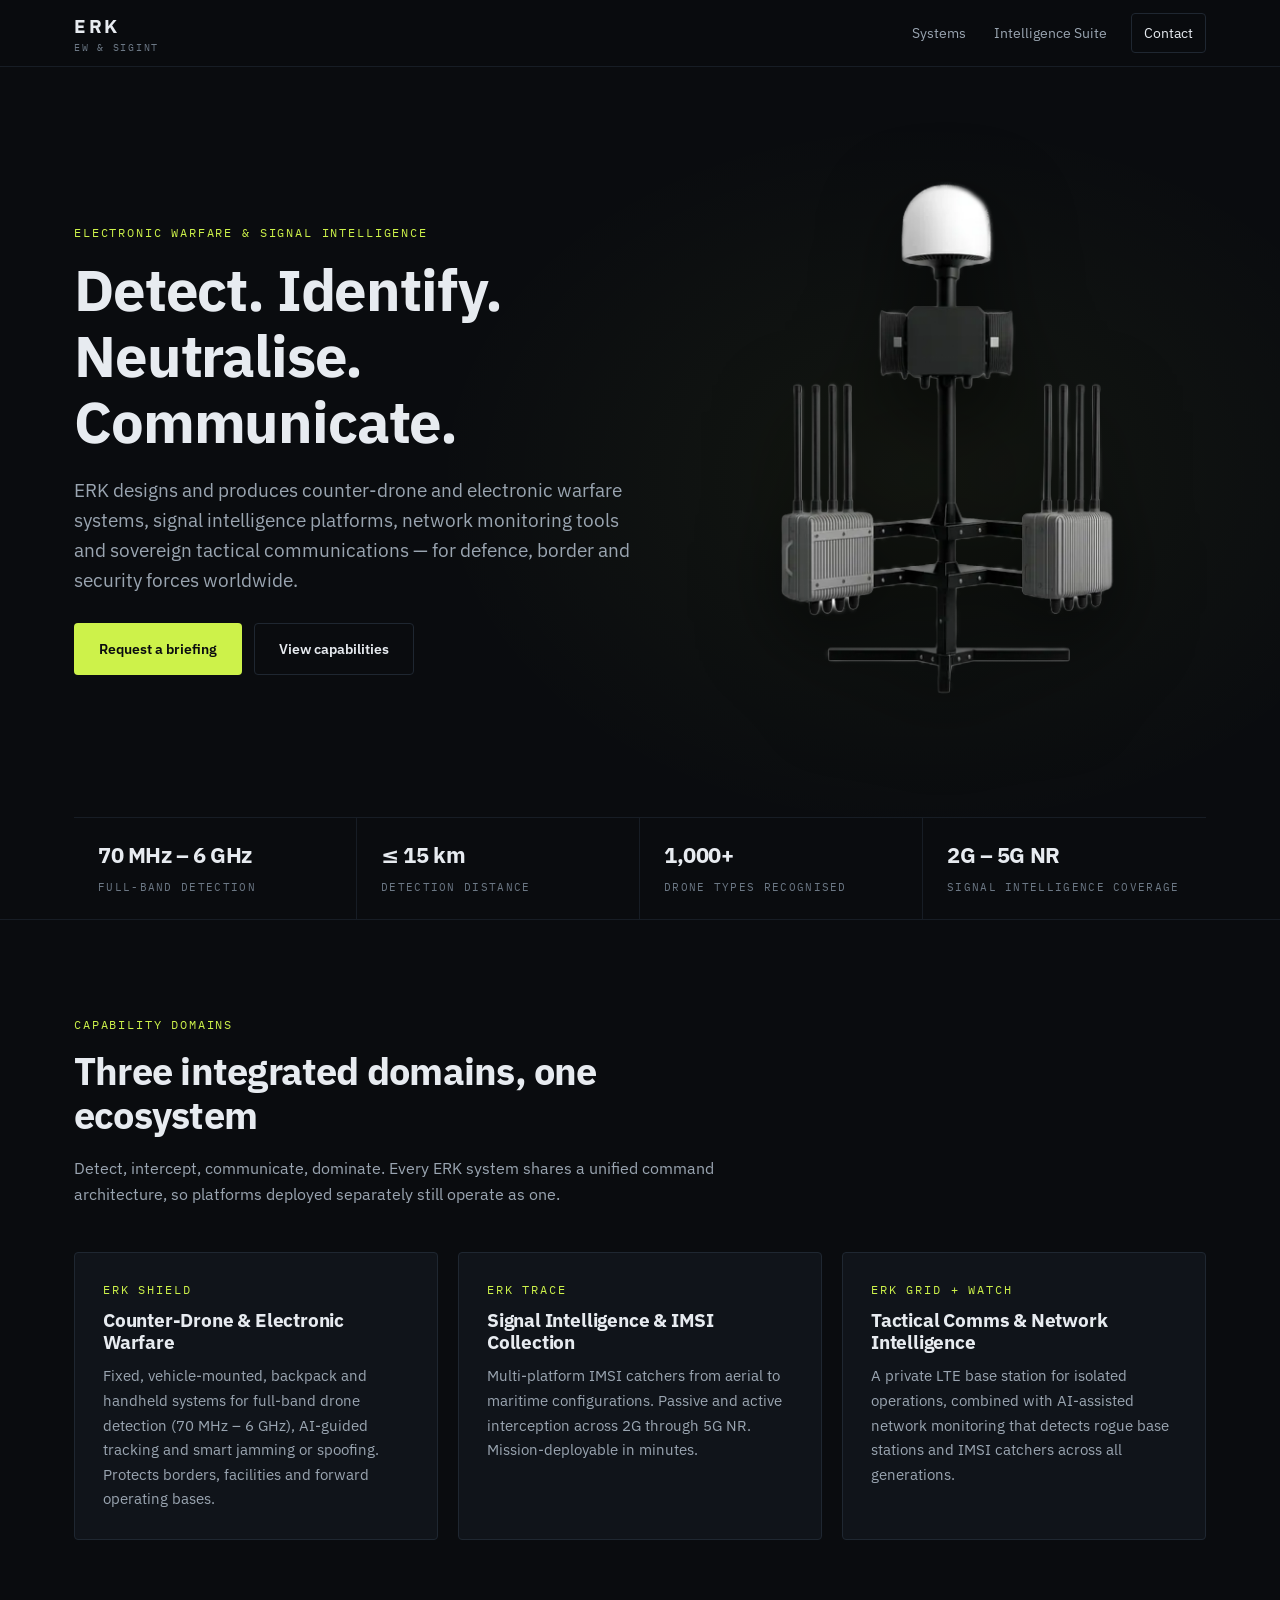
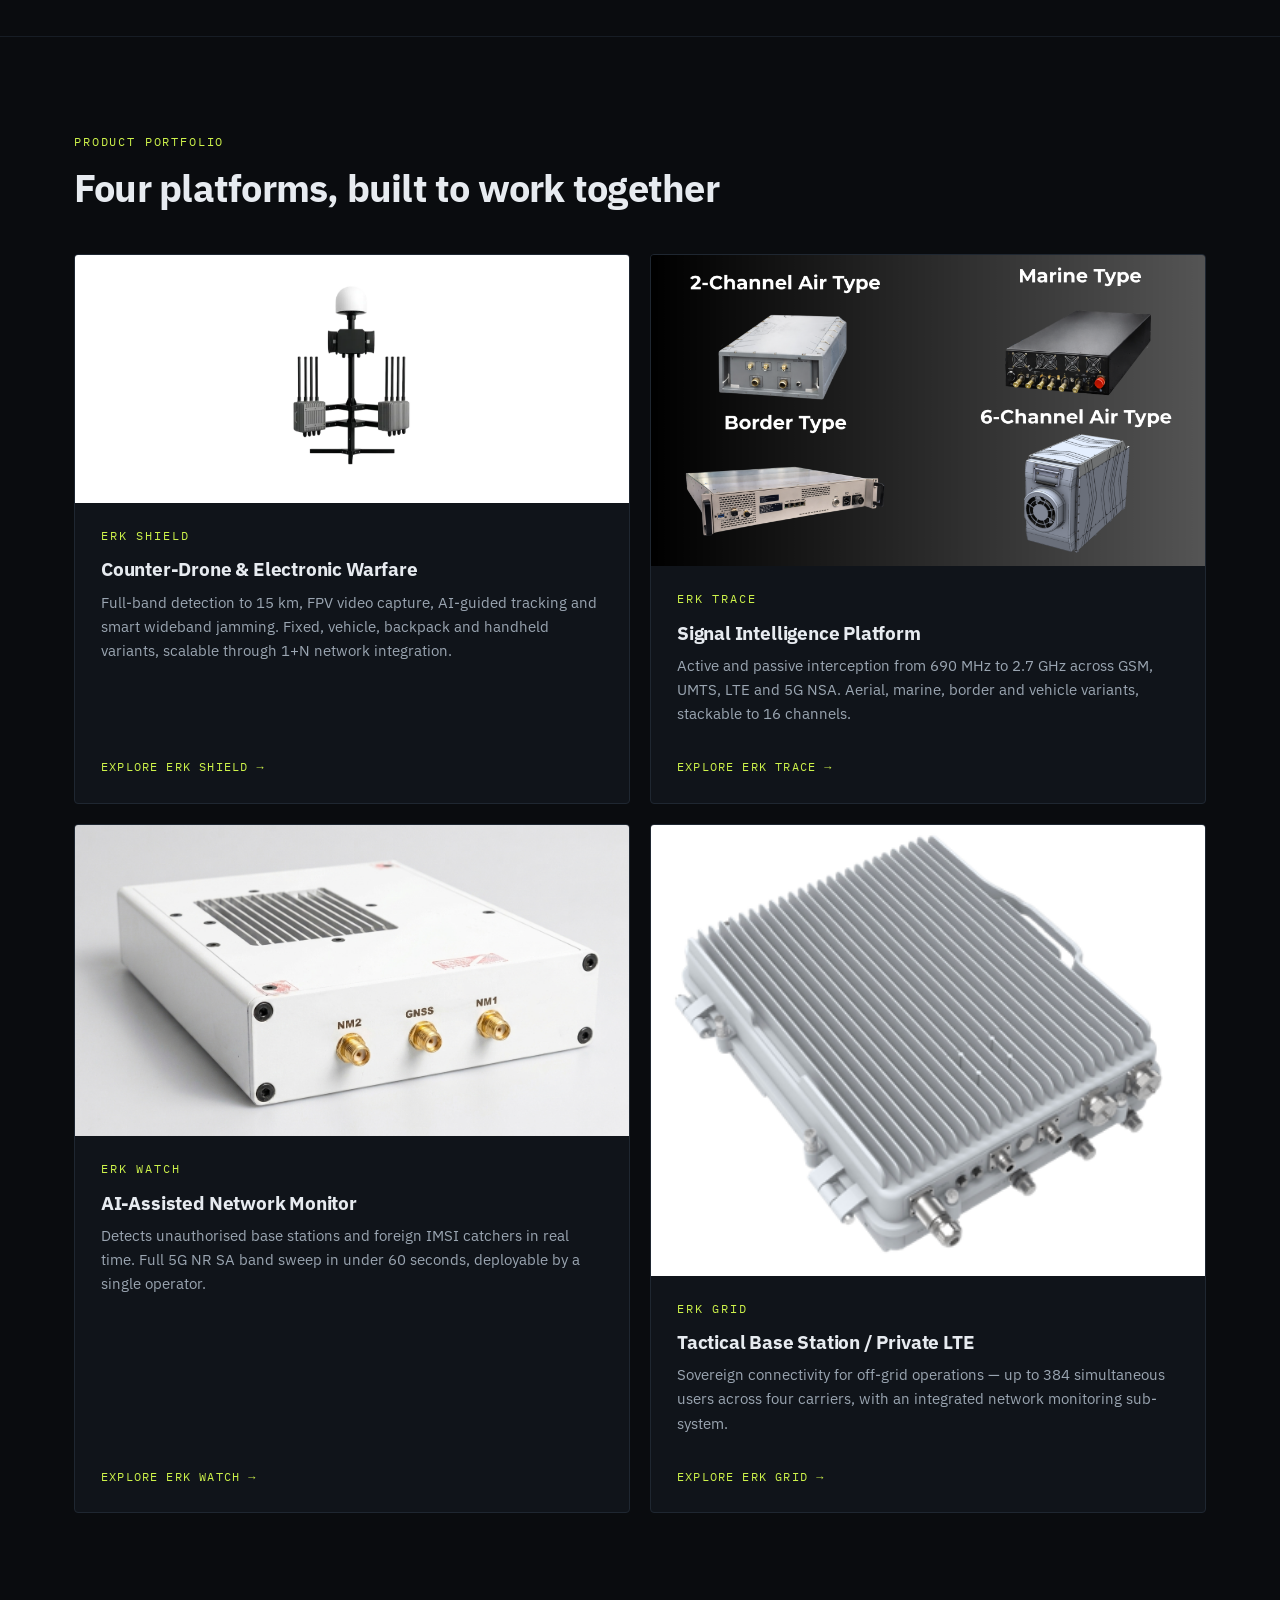
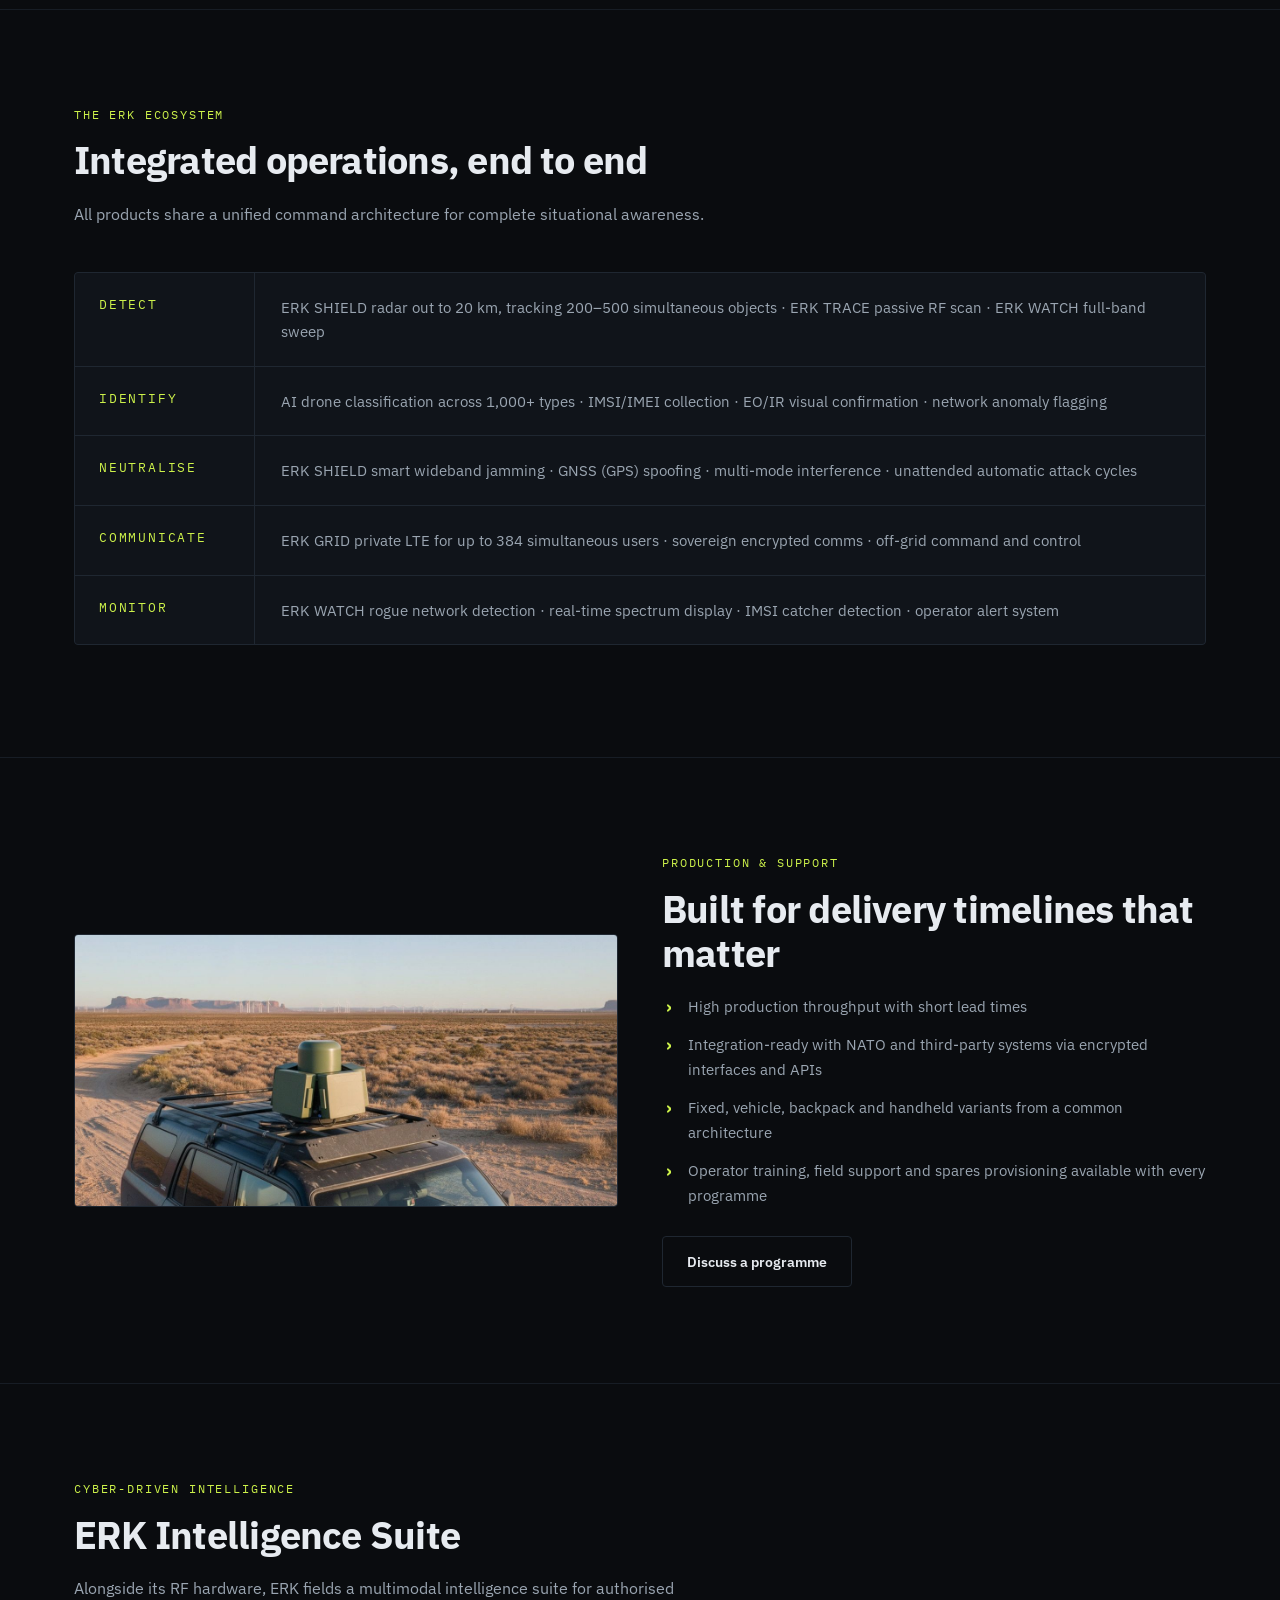
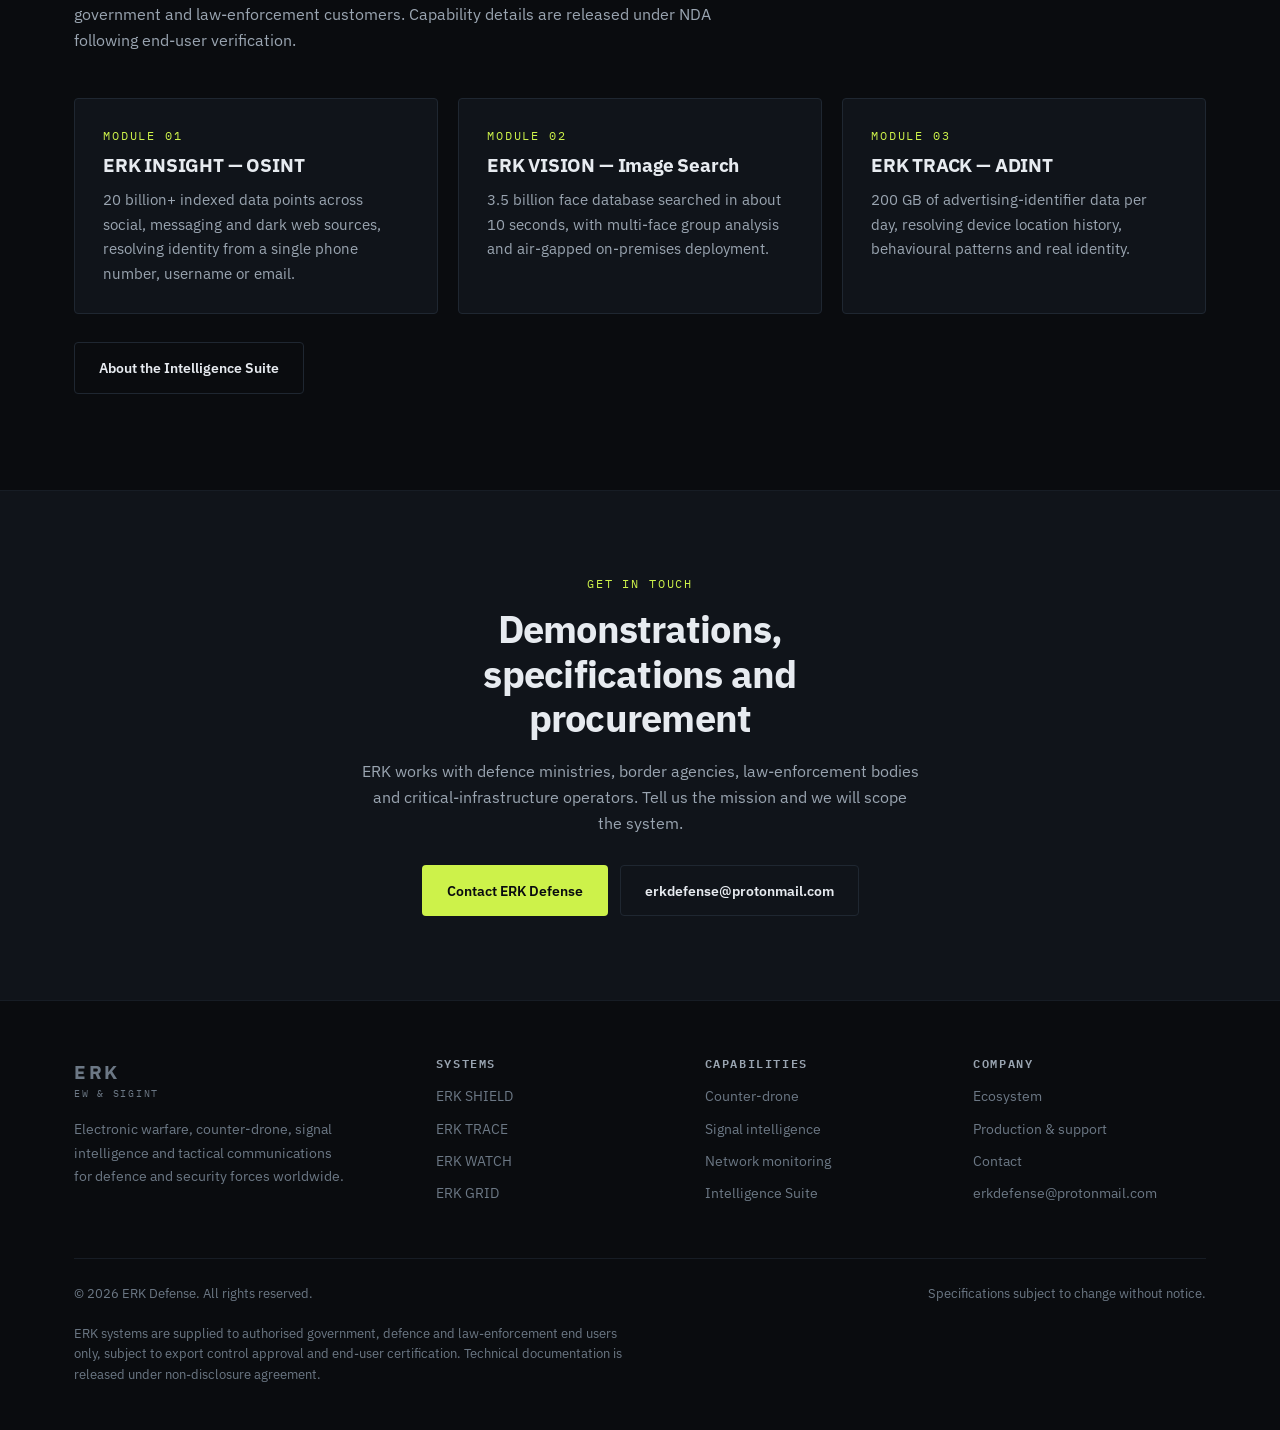
==== commit 62175c6b: "Remove the Electronic Warfare page Deletes erk-ew.html and its five images, and strips every referen" ====
--- a/index.html
+++ b/index.html
@@ -34,7 +34,6 @@
 
     <nav class="nav" id="primary-nav" aria-label="Primary">
       <a href="systems.html">Systems</a>
-      <a href="erk-ew.html">Electronic Warfare</a>
       <a href="intelligence.html">Intelligence Suite</a>
       <a class="nav-cta" href="contact.html">Contact</a>
     </nav>
@@ -88,11 +87,11 @@
 
       <div class="grid grid-3">
         <article class="card">
-          <span class="eyebrow">ERK SHIELD + EW</span>
+          <span class="eyebrow">ERK SHIELD</span>
           <h3>Counter-Drone &amp; Electronic Warfare</h3>
-          <p>ERK SHIELD gives sites full-band drone detection (70 MHz – 6 GHz), AI-guided
-             tracking and smart jamming. ERK EW works at the strategic layer, denying
-             satellite navigation across an area out to 370 km.</p>
+          <p>Fixed, vehicle-mounted, backpack and handheld systems for full-band drone
+             detection (70 MHz – 6 GHz), AI-guided tracking and smart jamming or spoofing.
+             Protects borders, facilities and forward operating bases.</p>
         </article>
         <article class="card">
           <span class="eyebrow">ERK TRACE</span>
@@ -117,7 +116,7 @@
     <div class="wrap">
       <div class="section-head">
         <span class="eyebrow">Product portfolio</span>
-        <h2>Five platforms, built to work together</h2>
+        <h2>Four platforms, built to work together</h2>
       </div>
 
       <div class="grid grid-2">
@@ -133,18 +132,6 @@
           </div>
         </a>
 
-        <a class="product-card" href="erk-ew.html">
-          <div class="plate dark"><img src="assets/img/ew-hardware.jpg" alt="ERK Electronic Warfare mast-mounted amplifier and antenna assembly" loading="lazy"></div>
-          <div class="body">
-            <span class="eyebrow">ERK Electronic Warfare</span>
-            <h3>Strategic GNSS Denial</h3>
-            <p>Wide-area denial across every operational satellite constellation, effective
-               from 45 to 370 km. Up to 24 hours autonomous endurance, setup in under four
-               hours and activation in under a minute.</p>
-            <span class="more">Explore ERK EW →</span>
-          </div>
-        </a>
-
         <a class="product-card" href="systems.html#trace">
           <div class="plate bleed"><img src="assets/img/trace-variants.png" alt="ERK TRACE platform variants: air, marine, border and vehicle types" loading="lazy"></div>
           <div class="body">
@@ -203,7 +190,7 @@
         </div>
         <div class="chain-row">
           <dt>Neutralise</dt>
-          <dd>ERK SHIELD smart wideband jamming · GNSS (GPS) spoofing · multi-mode interference · unattended automatic attack cycles · ERK EW wide-area GNSS denial across all constellations</dd>
+          <dd>ERK SHIELD smart wideband jamming · GNSS (GPS) spoofing · multi-mode interference · unattended automatic attack cycles</dd>
         </div>
         <div class="chain-row">
           <dt>Communicate</dt>
@@ -311,14 +298,12 @@
           <li><a href="systems.html#trace">ERK TRACE</a></li>
           <li><a href="systems.html#watch">ERK WATCH</a></li>
           <li><a href="systems.html#grid">ERK GRID</a></li>
-          <li><a href="erk-ew.html">ERK Electronic Warfare</a></li>
         </ul>
       </div>
       <div>
         <h4>Capabilities</h4>
         <ul>
           <li><a href="systems.html#shield">Counter-drone</a></li>
-          <li><a href="erk-ew.html">GNSS denial</a></li>
           <li><a href="systems.html#trace">Signal intelligence</a></li>
           <li><a href="systems.html#watch">Network monitoring</a></li>
           <li><a href="intelligence.html">Intelligence Suite</a></li>
